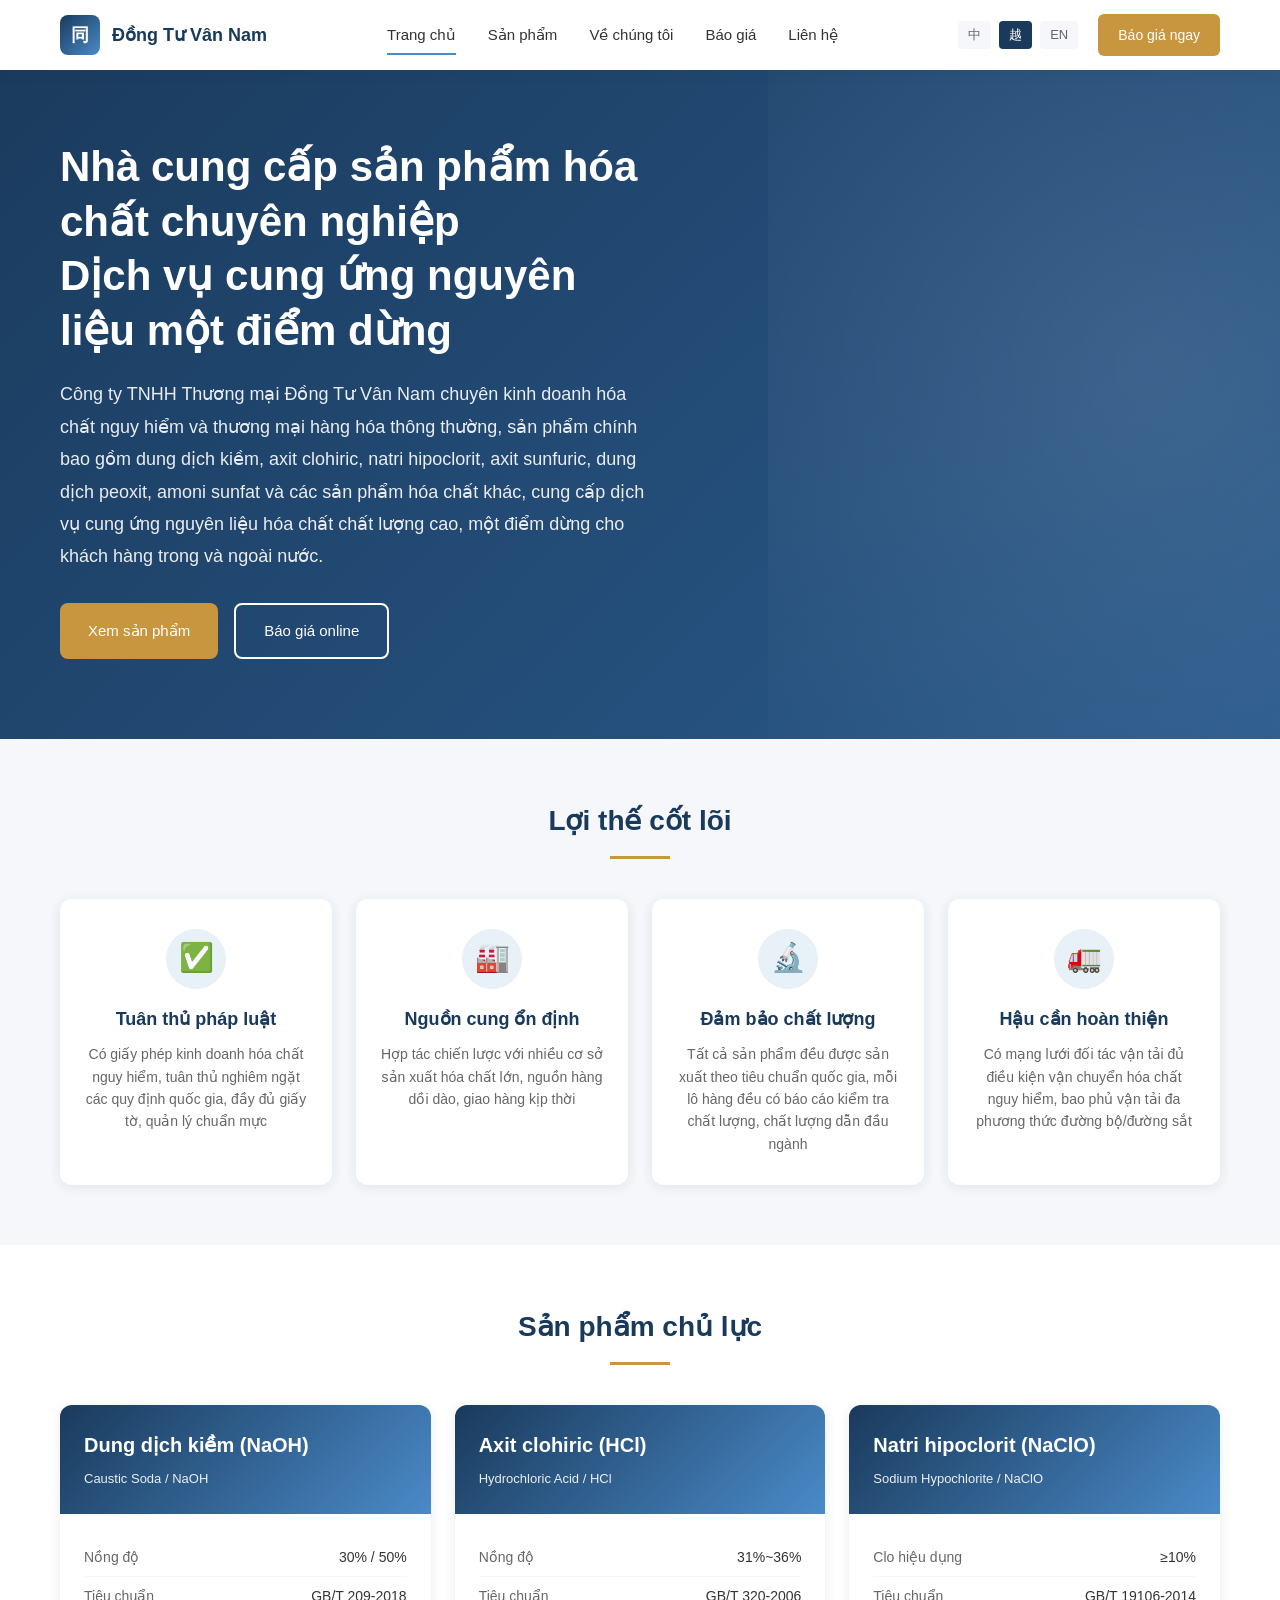
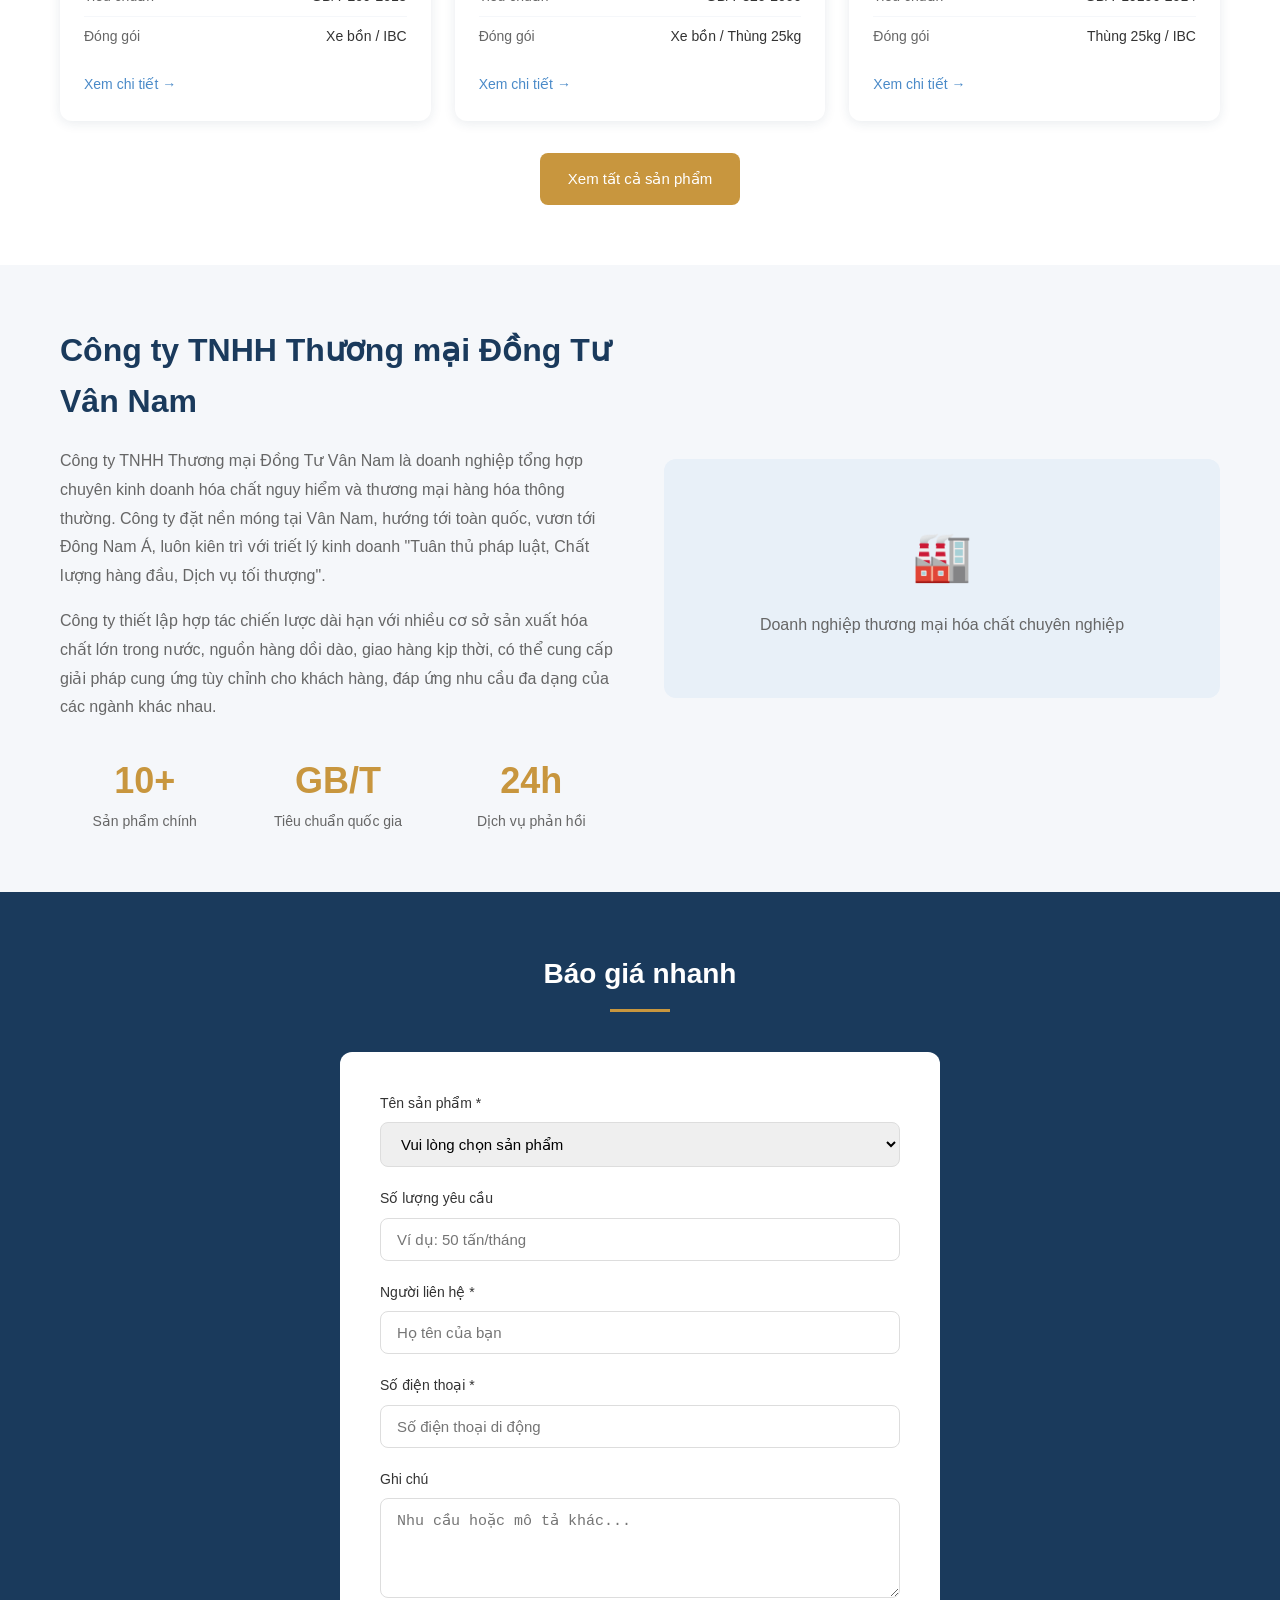
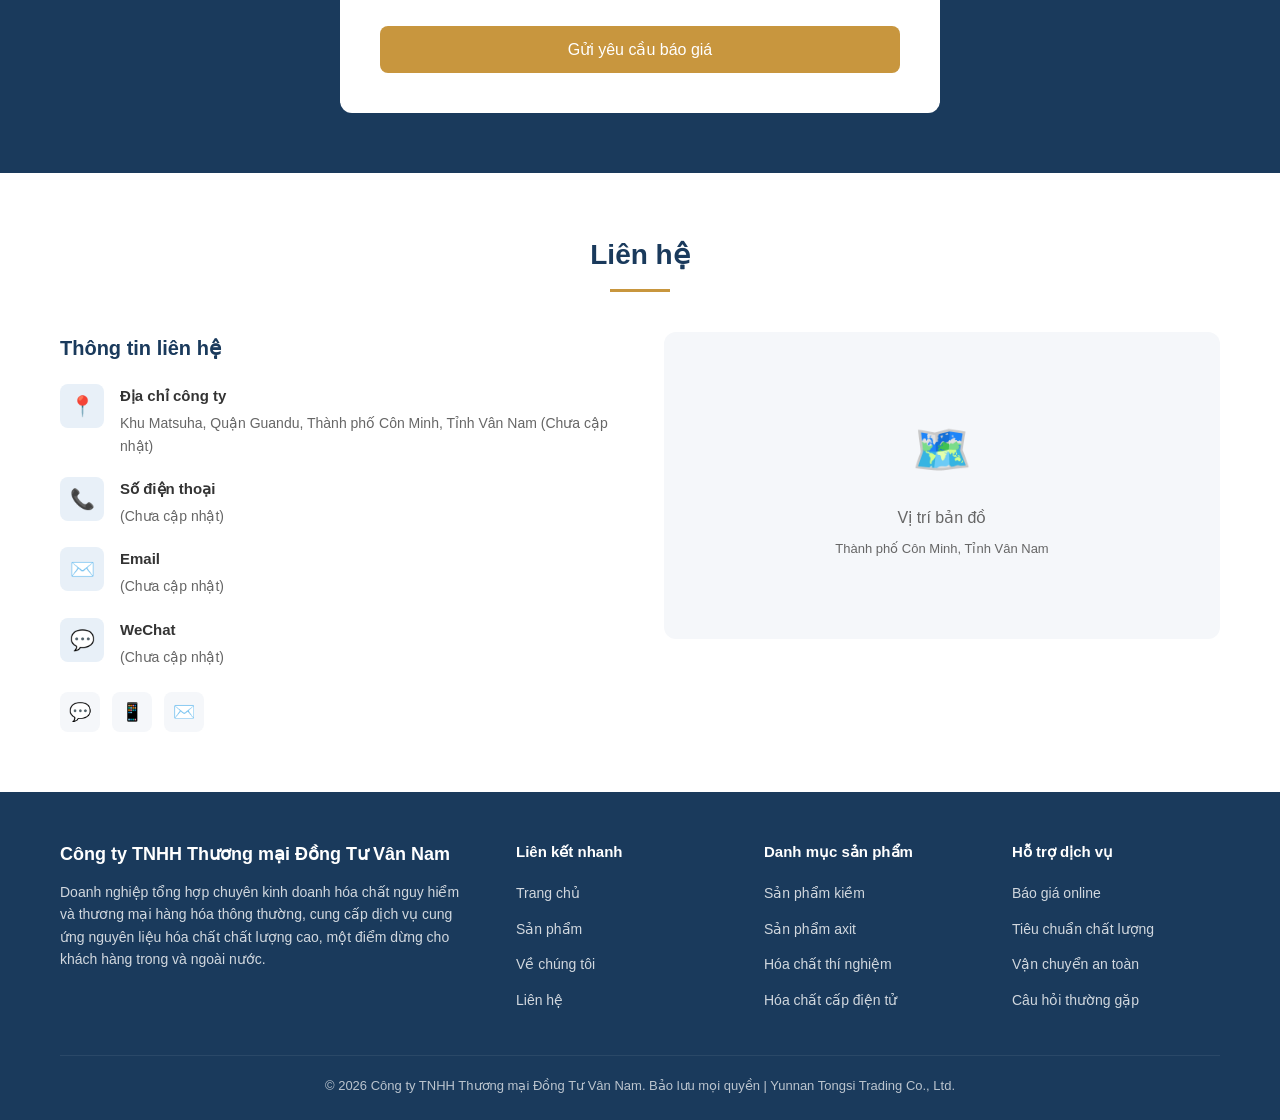
==== vi/index.html @ c4456dc4 "云南同思商贸网站 v1.0" ====
<!DOCTYPE html>
<html lang="vi">
<head>
  <meta charset="UTF-8">
  <meta name="viewport" content="width=device-width, initial-scale=1.0">
  <meta name="description" content="Công ty TNHH Thương mại Đồng Tư Vân Nam - Nhà cung cấp sản phẩm hóa chất chuyên nghiệp, dung dịch kiềm, axit clohiric, natri hipoclorit, axit sunfuric, dung dịch peoxit, amoni sunfat">
  <meta name="keywords" content="dung dịch kiềm, axit clohiric, natri hipoclorit, axit sunfuric, dung dịch peoxit, amoni sunfat, sản phẩm hóa chất, Vân Nam, hóa chất nguy hiểm">
  <title>Công ty TNHH Thương mại Đồng Tư Vân Nam - Nhà cung cấp sản phẩm hóa chất</title>
  <link rel="stylesheet" href="../css/style.css">
</head>
<body>

<!-- Thanh điều hướng -->
<nav class="navbar">
  <div class="container">
    <a href="index.html" class="logo">
      <div class="logo-icon">同</div>
      <span class="logo-text">Đồng Tư Vân Nam</span>
    </a>
    <div class="nav-menu">
      <a href="index.html" class="active">Trang chủ</a>
      <a href="products.html">Sản phẩm</a>
      <a href="about.html">Về chúng tôi</a>
      <a href="inquiry.html">Báo giá</a>
      <a href="contact.html">Liên hệ</a>
    </div>
    <div class="nav-right">
      <div class="lang-switch">
        <a href="../zh/index.html">中</a>
        <a href="../vi/index.html" class="active">越</a>
        <a href="../en/index.html">EN</a>
      </div>
      <a href="inquiry.html" class="nav-cta">Báo giá ngay</a>
    </div>
    <div class="mobile-menu-btn" onclick="toggleMenu()">
      <span></span>
      <span></span>
      <span></span>
    </div>
  </div>
</nav>

<!-- Hero -->
<section class="hero">
  <div class="container">
    <div class="hero-content">
      <h1>Nhà cung cấp sản phẩm hóa chất chuyên nghiệp<br>Dịch vụ cung ứng nguyên liệu một điểm dừng</h1>
      <p>Công ty TNHH Thương mại Đồng Tư Vân Nam chuyên kinh doanh hóa chất nguy hiểm và thương mại hàng hóa thông thường, sản phẩm chính bao gồm dung dịch kiềm, axit clohiric, natri hipoclorit, axit sunfuric, dung dịch peoxit, amoni sunfat và các sản phẩm hóa chất khác, cung cấp dịch vụ cung ứng nguyên liệu hóa chất chất lượng cao, một điểm dừng cho khách hàng trong và ngoài nước.</p>
      <div class="hero-btns">
        <a href="products.html" class="btn btn-primary">Xem sản phẩm</a>
        <a href="inquiry.html" class="btn btn-outline">Báo giá online</a>
      </div>
    </div>
  </div>
</section>

<!-- Lợi thế cốt lõi -->
<section class="advantages section">
  <div class="container">
    <h2 class="section-title">Lợi thế cốt lõi</h2>
    <div class="adv-grid">
      <div class="adv-card">
        <div class="adv-icon">✅</div>
        <h3>Tuân thủ pháp luật</h3>
        <p>Có giấy phép kinh doanh hóa chất nguy hiểm, tuân thủ nghiêm ngặt các quy định quốc gia, đầy đủ giấy tờ, quản lý chuẩn mực</p>
      </div>
      <div class="adv-card">
        <div class="adv-icon">🏭</div>
        <h3>Nguồn cung ổn định</h3>
        <p>Hợp tác chiến lược với nhiều cơ sở sản xuất hóa chất lớn, nguồn hàng dồi dào, giao hàng kịp thời</p>
      </div>
      <div class="adv-card">
        <div class="adv-icon">🔬</div>
        <h3>Đảm bảo chất lượng</h3>
        <p>Tất cả sản phẩm đều được sản xuất theo tiêu chuẩn quốc gia, mỗi lô hàng đều có báo cáo kiểm tra chất lượng, chất lượng dẫn đầu ngành</p>
      </div>
      <div class="adv-card">
        <div class="adv-icon">🚛</div>
        <h3>Hậu cần hoàn thiện</h3>
        <p>Có mạng lưới đối tác vận tải đủ điều kiện vận chuyển hóa chất nguy hiểm, bao phủ vận tải đa phương thức đường bộ/đường sắt</p>
      </div>
    </div>
  </div>
</section>

<!-- Sản phẩm chủ lực -->
<section class="products section">
  <div class="container">
    <h2 class="section-title">Sản phẩm chủ lực</h2>
    <div class="product-grid">
      <!-- Dung dịch kiềm -->
      <div class="product-card">
        <div class="product-header">
          <h3>Dung dịch kiềm (NaOH)</h3>
          <p>Caustic Soda / NaOH</p>
        </div>
        <div class="product-body">
          <ul class="product-specs">
            <li><span class="label">Nồng độ</span><span class="value">30% / 50%</span></li>
            <li><span class="label">Tiêu chuẩn</span><span class="value">GB/T 209-2018</span></li>
            <li><span class="label">Đóng gói</span><span class="value">Xe bồn / IBC</span></li>
          </ul>
          <a href="products.html#lye" class="product-link">Xem chi tiết →</a>
        </div>
      </div>
      <!-- Axit clohiric -->
      <div class="product-card">
        <div class="product-header">
          <h3>Axit clohiric (HCl)</h3>
          <p>Hydrochloric Acid / HCl</p>
        </div>
        <div class="product-body">
          <ul class="product-specs">
            <li><span class="label">Nồng độ</span><span class="value">31%~36%</span></li>
            <li><span class="label">Tiêu chuẩn</span><span class="value">GB/T 320-2006</span></li>
            <li><span class="label">Đóng gói</span><span class="value">Xe bồn / Thùng 25kg</span></li>
          </ul>
          <a href="products.html#acid" class="product-link">Xem chi tiết →</a>
        </div>
      </div>
      <!-- Natri hipoclorit -->
      <div class="product-card">
        <div class="product-header">
          <h3>Natri hipoclorit (NaClO)</h3>
          <p>Sodium Hypochlorite / NaClO</p>
        </div>
        <div class="product-body">
          <ul class="product-specs">
            <li><span class="label">Clo hiệu dụng</span><span class="value">≥10%</span></li>
            <li><span class="label">Tiêu chuẩn</span><span class="value">GB/T 19106-2014</span></li>
            <li><span class="label">Đóng gói</span><span class="value">Thùng 25kg / IBC</span></li>
          </ul>
          <a href="products.html#hypochlorite" class="product-link">Xem chi tiết →</a>
        </div>
      </div>
    </div>
    <div style="text-align:center; margin-top:32px;">
      <a href="products.html" class="btn btn-primary">Xem tất cả sản phẩm</a>
    </div>
  </div>
</section>

<!-- Về chúng tôi -->
<section class="about section">
  <div class="container">
    <div class="about-content">
      <div class="about-text">
        <h2>Công ty TNHH Thương mại Đồng Tư Vân Nam</h2>
        <p>Công ty TNHH Thương mại Đồng Tư Vân Nam là doanh nghiệp tổng hợp chuyên kinh doanh hóa chất nguy hiểm và thương mại hàng hóa thông thường. Công ty đặt nền móng tại Vân Nam, hướng tới toàn quốc, vươn tới Đông Nam Á, luôn kiên trì với triết lý kinh doanh "Tuân thủ pháp luật, Chất lượng hàng đầu, Dịch vụ tối thượng".</p>
        <p>Công ty thiết lập hợp tác chiến lược dài hạn với nhiều cơ sở sản xuất hóa chất lớn trong nước, nguồn hàng dồi dào, giao hàng kịp thời, có thể cung cấp giải pháp cung ứng tùy chỉnh cho khách hàng, đáp ứng nhu cầu đa dạng của các ngành khác nhau.</p>
        <div class="about-stats">
          <div class="stat-item">
            <div class="stat-num">10+</div>
            <div class="stat-label">Sản phẩm chính</div>
          </div>
          <div class="stat-item">
            <div class="stat-num">GB/T</div>
            <div class="stat-label">Tiêu chuẩn quốc gia</div>
          </div>
          <div class="stat-item">
            <div class="stat-num">24h</div>
            <div class="stat-label">Dịch vụ phản hồi</div>
          </div>
        </div>
      </div>
      <div class="about-image">
        <!-- Placeholder: có thể đặt ảnh công ty hoặc giấy chứng nhận -->
        <div style="background:var(--bg-blue); border-radius:12px; padding:60px; text-align:center; color:var(--text-mid);">
          <div style="font-size:48px; margin-bottom:16px;">🏭</div>
          <p>Doanh nghiệp thương mại hóa chất chuyên nghiệp</p>
        </div>
      </div>
    </div>
  </div>
</section>

<!-- Báo giá nhanh -->
<section class="inquiry section">
  <div class="container">
    <h2 class="section-title">Báo giá nhanh</h2>
    <form class="inquiry-form" action="https://formspree.io/f/YOUR_FORM_ID" method="POST">
      <div class="form-group">
        <label>Tên sản phẩm *</label>
        <select name="product" required>
          <option value="">Vui lòng chọn sản phẩm</option>
          <option value="Dung dịch kiềm 30%">Dung dịch kiềm 30%</option>
          <option value="Dung dịch kiềm 50%">Dung dịch kiềm 50%</option>
          <option value="Dung dịch kiềm cấp thực phẩm">Dung dịch kiềm cấp thực phẩm</option>
          <option value="Axit clohiric">Axit clohiric</option>
          <option value="Axit sunfuric">Axit sunfuric</option>
          <option value="Natri hipoclorit">Natri hipoclorit</option>
          <option value="Dung dịch peoxit">Dung dịch peoxit</option>
          <option value="Amoni sunfat">Amoni sunfat</option>
          <option value="Hóa chất thí nghiệm">Hóa chất thí nghiệm</option>
          <option value="Hóa chất cấp điện tử">Hóa chất cấp điện tử</option>
          <option value="Khác">Khác</option>
        </select>
      </div>
      <div class="form-group">
        <label>Số lượng yêu cầu</label>
        <input type="text" name="quantity" placeholder="Ví dụ: 50 tấn/tháng">
      </div>
      <div class="form-group">
        <label>Người liên hệ *</label>
        <input type="text" name="name" required placeholder="Họ tên của bạn">
      </div>
      <div class="form-group">
        <label>Số điện thoại *</label>
        <input type="tel" name="phone" required placeholder="Số điện thoại di động">
      </div>
      <div class="form-group">
        <label>Ghi chú</label>
        <textarea name="message" placeholder="Nhu cầu hoặc mô tả khác..."></textarea>
      </div>
      <button type="submit" class="form-submit">Gửi yêu cầu báo giá</button>
    </form>
  </div>
</section>

<!-- Liên hệ -->
<section class="contact section">
  <div class="container">
    <h2 class="section-title">Liên hệ</h2>
    <div class="contact-grid">
      <div class="contact-info">
        <h3>Thông tin liên hệ</h3>
        <div class="contact-item">
          <div class="contact-icon">📍</div>
          <div class="contact-text">
            <h4>Địa chỉ công ty</h4>
            <p>Khu Matsuha, Quận Guandu, Thành phố Côn Minh, Tỉnh Vân Nam (Chưa cập nhật)</p>
          </div>
        </div>
        <div class="contact-item">
          <div class="contact-icon">📞</div>
          <div class="contact-text">
            <h4>Số điện thoại</h4>
            <p>(Chưa cập nhật)</p>
          </div>
        </div>
        <div class="contact-item">
          <div class="contact-icon">✉️</div>
          <div class="contact-text">
            <h4>Email</h4>
            <p>(Chưa cập nhật)</p>
          </div>
        </div>
        <div class="contact-item">
          <div class="contact-icon">💬</div>
          <div class="contact-text">
            <h4>WeChat</h4>
            <p>(Chưa cập nhật)</p>
          </div>
        </div>
        <div class="social-links">
          <a href="#" title="WeChat">💬</a>
          <a href="#" title="WhatsApp">📱</a>
          <a href="#" title="Email">✉️</a>
        </div>
      </div>
      <div class="contact-map">
        <!-- Placeholder bản đồ -->
        <div style="background:var(--bg-light); border-radius:12px; padding:80px 40px; text-align:center; color:var(--text-mid);">
          <div style="font-size:48px; margin-bottom:16px;">🗺️</div>
          <p>Vị trí bản đồ</p>
          <p style="font-size:13px; margin-top:8px;">Thành phố Côn Minh, Tỉnh Vân Nam</p>
        </div>
      </div>
    </div>
  </div>
</section>

<!-- Footer -->
<footer class="footer">
  <div class="container">
    <div class="footer-grid">
      <div class="footer-brand">
        <h3>Công ty TNHH Thương mại Đồng Tư Vân Nam</h3>
        <p>Doanh nghiệp tổng hợp chuyên kinh doanh hóa chất nguy hiểm và thương mại hàng hóa thông thường, cung cấp dịch vụ cung ứng nguyên liệu hóa chất chất lượng cao, một điểm dừng cho khách hàng trong và ngoài nước.</p>
      </div>
      <div class="footer-links">
        <h4>Liên kết nhanh</h4>
        <ul>
          <li><a href="index.html">Trang chủ</a></li>
          <li><a href="products.html">Sản phẩm</a></li>
          <li><a href="about.html">Về chúng tôi</a></li>
          <li><a href="contact.html">Liên hệ</a></li>
        </ul>
      </div>
      <div class="footer-links">
        <h4>Danh mục sản phẩm</h4>
        <ul>
          <li><a href="products.html#lye">Sản phẩm kiềm</a></li>
          <li><a href="products.html#acid">Sản phẩm axit</a></li>
          <li><a href="products.html#reagent">Hóa chất thí nghiệm</a></li>
          <li><a href="products.html#electronic">Hóa chất cấp điện tử</a></li>
        </ul>
      </div>
      <div class="footer-links">
        <h4>Hỗ trợ dịch vụ</h4>
        <ul>
          <li><a href="inquiry.html">Báo giá online</a></li>
          <li><a href="#">Tiêu chuẩn chất lượng</a></li>
          <li><a href="#">Vận chuyển an toàn</a></li>
          <li><a href="#">Câu hỏi thường gặp</a></li>
        </ul>
      </div>
    </div>
    <div class="footer-bottom">
      <p>© 2026 Công ty TNHH Thương mại Đồng Tư Vân Nam. Bảo lưu mọi quyền | Yunnan Tongsi Trading Co., Ltd.</p>
    </div>
  </div>
</footer>

<script src="../js/main.js"></script>
</body>
</html>
---- css/style.css ----
/* 云南同思商贸有限公司 - 化工产品网站样式 */
/* 配色：深蓝 #1a3a5c | 中蓝 #2a5a8c | 浅蓝 #4a8ac8 | 金色 #c8963e */

/* ========== 基础重置 ========== */
*, *::before, *::after {
  box-sizing: border-box;
  margin: 0;
  padding: 0;
}

:root {
  --primary: #1a3a5c;
  --primary-light: #2a5a8c;
  --accent: #4a8ac8;
  --gold: #c8963e;
  --text-dark: #333;
  --text-mid: #666;
  --text-light: #999;
  --bg-light: #f5f7fa;
  --bg-blue: #e8f0f8;
  --white: #fff;
  --shadow: 0 2px 12px rgba(26,58,92,0.1);
  --shadow-hover: 0 4px 20px rgba(26,58,92,0.15);
}

html {
  scroll-behavior: smooth;
}

body {
  font-family: -apple-system, BlinkMacSystemFont, "Segoe UI", Roboto, "PingFang SC", "Microsoft YaHei", sans-serif;
  font-size: 16px;
  line-height: 1.6;
  color: var(--text-dark);
  background: var(--white);
}

a {
  color: inherit;
  text-decoration: none;
  transition: color 0.3s;
}

a:hover {
  color: var(--accent);
}

img {
  max-width: 100%;
  height: auto;
  display: block;
}

ul, ol {
  list-style: none;
}

/* ========== 布局容器 ========== */
.container {
  max-width: 1200px;
  margin: 0 auto;
  padding: 0 20px;
}

.section {
  padding: 60px 0;
}

.section-title {
  font-size: 28px;
  font-weight: 600;
  color: var(--primary);
  text-align: center;
  margin-bottom: 40px;
  position: relative;
}

.section-title::after {
  content: '';
  display: block;
  width: 60px;
  height: 3px;
  background: var(--gold);
  margin: 12px auto 0;
}

/* ========== 导航栏 ========== */
.navbar {
  background: var(--white);
  box-shadow: var(--shadow);
  position: fixed;
  top: 0;
  left: 0;
  right: 0;
  z-index: 1000;
}

.navbar .container {
  display: flex;
  justify-content: space-between;
  align-items: center;
  height: 70px;
}

.logo {
  display: flex;
  align-items: center;
  gap: 12px;
}

.logo-icon {
  width: 40px;
  height: 40px;
  background: linear-gradient(135deg, var(--primary), var(--accent));
  border-radius: 8px;
  display: flex;
  align-items: center;
  justify-content: center;
  color: var(--white);
  font-weight: bold;
  font-size: 18px;
}

.logo-text {
  font-size: 18px;
  font-weight: 600;
  color: var(--primary);
}

.nav-menu {
  display: flex;
  gap: 32px;
}

.nav-menu a {
  font-size: 15px;
  font-weight: 500;
  color: var(--text-dark);
  padding: 8px 0;
  position: relative;
}

.nav-menu a::after {
  content: '';
  position: absolute;
  bottom: 0;
  left: 0;
  width: 0;
  height: 2px;
  background: var(--accent);
  transition: width 0.3s;
}

.nav-menu a:hover::after,
.nav-menu a.active::after {
  width: 100%;
}

.nav-right {
  display: flex;
  align-items: center;
  gap: 20px;
}

.lang-switch {
  display: flex;
  gap: 8px;
}

.lang-switch a {
  padding: 4px 10px;
  font-size: 13px;
  border-radius: 4px;
  background: var(--bg-light);
  color: var(--text-mid);
  transition: all 0.3s;
}

.lang-switch a:hover,
.lang-switch a.active {
  background: var(--primary);
  color: var(--white);
}

.nav-cta {
  padding: 10px 20px;
  background: var(--gold);
  color: var(--white);
  border-radius: 6px;
  font-weight: 500;
  font-size: 14px;
  transition: background 0.3s;
}

.nav-cta:hover {
  background: #b8862e;
  color: var(--white);
}

/* 移动端菜单按钮 */
.mobile-menu-btn {
  display: none;
  width: 32px;
  height: 32px;
  flex-direction: column;
  justify-content: center;
  gap: 6px;
  cursor: pointer;
}

.mobile-menu-btn span {
  display: block;
  width: 24px;
  height: 2px;
  background: var(--primary);
  transition: all 0.3s;
}

/* ========== Hero 区域 ========== */
.hero {
  background: linear-gradient(135deg, var(--primary) 0%, var(--primary-light) 100%);
  color: var(--white);
  padding: 140px 0 80px;
  position: relative;
  overflow: hidden;
}

.hero::before {
  content: '';
  position: absolute;
  top: -50%;
  right: -20%;
  width: 60%;
  height: 200%;
  background: radial-gradient(circle, rgba(255,255,255,0.1) 0%, transparent 70%);
}

.hero .container {
  position: relative;
  z-index: 1;
}

.hero-content {
  max-width: 600px;
}

.hero h1 {
  font-size: 42px;
  font-weight: 700;
  line-height: 1.3;
  margin-bottom: 20px;
}

.hero p {
  font-size: 18px;
  opacity: 0.9;
  margin-bottom: 30px;
  line-height: 1.8;
}

.hero-btns {
  display: flex;
  gap: 16px;
  flex-wrap: wrap;
}

.btn {
  display: inline-flex;
  align-items: center;
  gap: 8px;
  padding: 14px 28px;
  border-radius: 8px;
  font-weight: 500;
  font-size: 15px;
  transition: all 0.3s;
  cursor: pointer;
  border: none;
}

.btn-primary {
  background: var(--gold);
  color: var(--white);
}

.btn-primary:hover {
  background: #b8862e;
  color: var(--white);
  transform: translateY(-2px);
}

.btn-outline {
  background: transparent;
  color: var(--white);
  border: 2px solid var(--white);
}

.btn-outline:hover {
  background: var(--white);
  color: var(--primary);
}

/* ========== 核心优势 ========== */
.advantages {
  background: var(--bg-light);
}

.adv-grid {
  display: grid;
  grid-template-columns: repeat(4, 1fr);
  gap: 24px;
}

.adv-card {
  background: var(--white);
  padding: 30px 24px;
  border-radius: 12px;
  text-align: center;
  box-shadow: var(--shadow);
  transition: all 0.3s;
}

.adv-card:hover {
  transform: translateY(-4px);
  box-shadow: var(--shadow-hover);
}

.adv-icon {
  width: 60px;
  height: 60px;
  margin: 0 auto 16px;
  background: var(--bg-blue);
  border-radius: 50%;
  display: flex;
  align-items: center;
  justify-content: center;
  font-size: 28px;
}

.adv-card h3 {
  font-size: 18px;
  color: var(--primary);
  margin-bottom: 10px;
}

.adv-card p {
  font-size: 14px;
  color: var(--text-mid);
  line-height: 1.6;
}

/* ========== 产品展示 ========== */
.products {
  background: var(--white);
}

.product-grid {
  display: grid;
  grid-template-columns: repeat(3, 1fr);
  gap: 24px;
}

.product-card {
  background: var(--white);
  border-radius: 12px;
  overflow: hidden;
  box-shadow: var(--shadow);
  transition: all 0.3s;
}

.product-card:hover {
  transform: translateY(-4px);
  box-shadow: var(--shadow-hover);
}

.product-header {
  background: linear-gradient(135deg, var(--primary), var(--accent));
  color: var(--white);
  padding: 24px;
}

.product-header h3 {
  font-size: 20px;
  margin-bottom: 8px;
}

.product-header p {
  font-size: 13px;
  opacity: 0.9;
}

.product-body {
  padding: 24px;
}

.product-specs {
  margin-bottom: 16px;
}

.product-specs li {
  display: flex;
  justify-content: space-between;
  padding: 8px 0;
  border-bottom: 1px solid var(--bg-light);
  font-size: 14px;
}

.product-specs li:last-child {
  border-bottom: none;
}

.product-specs .label {
  color: var(--text-mid);
}

.product-specs .value {
  color: var(--text-dark);
  font-weight: 500;
}

.product-link {
  display: inline-flex;
  align-items: center;
  gap: 6px;
  color: var(--accent);
  font-size: 14px;
  font-weight: 500;
}

.product-link:hover {
  color: var(--primary);
}

/* ========== 关于我们 ========== */
.about {
  background: var(--bg-light);
}

.about-content {
  display: grid;
  grid-template-columns: 1fr 1fr;
  gap: 48px;
  align-items: center;
}

.about-text h2 {
  font-size: 32px;
  color: var(--primary);
  margin-bottom: 20px;
}

.about-text p {
  font-size: 16px;
  color: var(--text-mid);
  line-height: 1.8;
  margin-bottom: 16px;
}

.about-stats {
  display: grid;
  grid-template-columns: repeat(3, 1fr);
  gap: 24px;
  margin-top: 30px;
}

.stat-item {
  text-align: center;
}

.stat-num {
  font-size: 36px;
  font-weight: 700;
  color: var(--gold);
}

.stat-label {
  font-size: 14px;
  color: var(--text-mid);
}

/* ========== 询价表单 ========== */
.inquiry {
  background: var(--primary);
  color: var(--white);
}

.inquiry .section-title {
  color: var(--white);
}

.inquiry-form {
  max-width: 600px;
  margin: 0 auto;
  background: var(--white);
  padding: 40px;
  border-radius: 12px;
}

.form-group {
  margin-bottom: 20px;
}

.form-group label {
  display: block;
  font-size: 14px;
  font-weight: 500;
  color: var(--text-dark);
  margin-bottom: 8px;
}

.form-group input,
.form-group select,
.form-group textarea {
  width: 100%;
  padding: 12px 16px;
  border: 1px solid #ddd;
  border-radius: 8px;
  font-size: 15px;
  transition: border-color 0.3s;
}

.form-group input:focus,
.form-group select:focus,
.form-group textarea:focus {
  outline: none;
  border-color: var(--accent);
}

.form-group textarea {
  resize: vertical;
  min-height: 100px;
}

.form-submit {
  width: 100%;
  padding: 14px;
  background: var(--gold);
  color: var(--white);
  border: none;
  border-radius: 8px;
  font-size: 16px;
  font-weight: 500;
  cursor: pointer;
  transition: background 0.3s;
}

.form-submit:hover {
  background: #b8862e;
}

/* ========== 联系方式 ========== */
.contact {
  background: var(--white);
}

.contact-grid {
  display: grid;
  grid-template-columns: 1fr 1fr;
  gap: 48px;
}

.contact-info h3 {
  font-size: 20px;
  color: var(--primary);
  margin-bottom: 20px;
}

.contact-item {
  display: flex;
  gap: 16px;
  margin-bottom: 20px;
}

.contact-icon {
  width: 44px;
  height: 44px;
  background: var(--bg-blue);
  border-radius: 8px;
  display: flex;
  align-items: center;
  justify-content: center;
  font-size: 20px;
  flex-shrink: 0;
}

.contact-text h4 {
  font-size: 15px;
  color: var(--text-dark);
  margin-bottom: 4px;
}

.contact-text p {
  font-size: 14px;
  color: var(--text-mid);
}

.social-links {
  display: flex;
  gap: 12px;
  margin-top: 24px;
}

.social-links a {
  width: 40px;
  height: 40px;
  background: var(--bg-light);
  border-radius: 8px;
  display: flex;
  align-items: center;
  justify-content: center;
  font-size: 18px;
  transition: all 0.3s;
}

.social-links a:hover {
  background: var(--accent);
  color: var(--white);
}

/* ========== Footer ========== */
.footer {
  background: var(--primary);
  color: var(--white);
  padding: 48px 0 24px;
}

.footer-grid {
  display: grid;
  grid-template-columns: 2fr 1fr 1fr 1fr;
  gap: 40px;
  margin-bottom: 32px;
}

.footer-brand h3 {
  font-size: 18px;
  margin-bottom: 12px;
}

.footer-brand p {
  font-size: 14px;
  opacity: 0.8;
  line-height: 1.6;
}

.footer-links h4 {
  font-size: 15px;
  margin-bottom: 16px;
}

.footer-links ul li {
  margin-bottom: 10px;
}

.footer-links a {
  font-size: 14px;
  opacity: 0.8;
  transition: opacity 0.3s;
}

.footer-links a:hover {
  opacity: 1;
}

.footer-bottom {
  border-top: 1px solid rgba(255,255,255,0.1);
  padding-top: 20px;
  text-align: center;
  font-size: 13px;
  opacity: 0.7;
}

/* ========== 响应式设计 ========== */
@media (max-width: 1024px) {
  .adv-grid {
    grid-template-columns: repeat(2, 1fr);
  }

  .product-grid {
    grid-template-columns: repeat(2, 1fr);
  }

  .footer-grid {
    grid-template-columns: repeat(2, 1fr);
  }
}

@media (max-width: 768px) {
  .mobile-menu-btn {
    display: flex;
  }

  .nav-menu {
    display: none;
    position: absolute;
    top: 70px;
    left: 0;
    right: 0;
    background: var(--white);
    flex-direction: column;
    padding: 20px;
    gap: 16px;
    box-shadow: var(--shadow);
  }

  .nav-menu.active {
    display: flex;
  }

  .nav-right {
    gap: 12px;
  }

  .lang-switch {
    display: none;
  }

  .hero {
    padding: 120px 0 60px;
  }

  .hero h1 {
    font-size: 32px;
  }

  .hero p {
    font-size: 16px;
  }

  .adv-grid {
    grid-template-columns: 1fr;
  }

  .product-grid {
    grid-template-columns: 1fr;
  }

  .about-content {
    grid-template-columns: 1fr;
  }

  .about-stats {
    grid-template-columns: repeat(3, 1fr);
  }

  .contact-grid {
    grid-template-columns: 1fr;
  }

  .footer-grid {
    grid-template-columns: 1fr;
    gap: 24px;
  }
}

@media (max-width: 480px) {
  .hero h1 {
    font-size: 28px;
  }

  .hero-btns {
    flex-direction: column;
  }

  .btn {
    width: 100%;
    justify-content: center;
  }

  .about-stats {
    grid-template-columns: 1fr;
  }

  .inquiry-form {
    padding: 24px;
  }
}
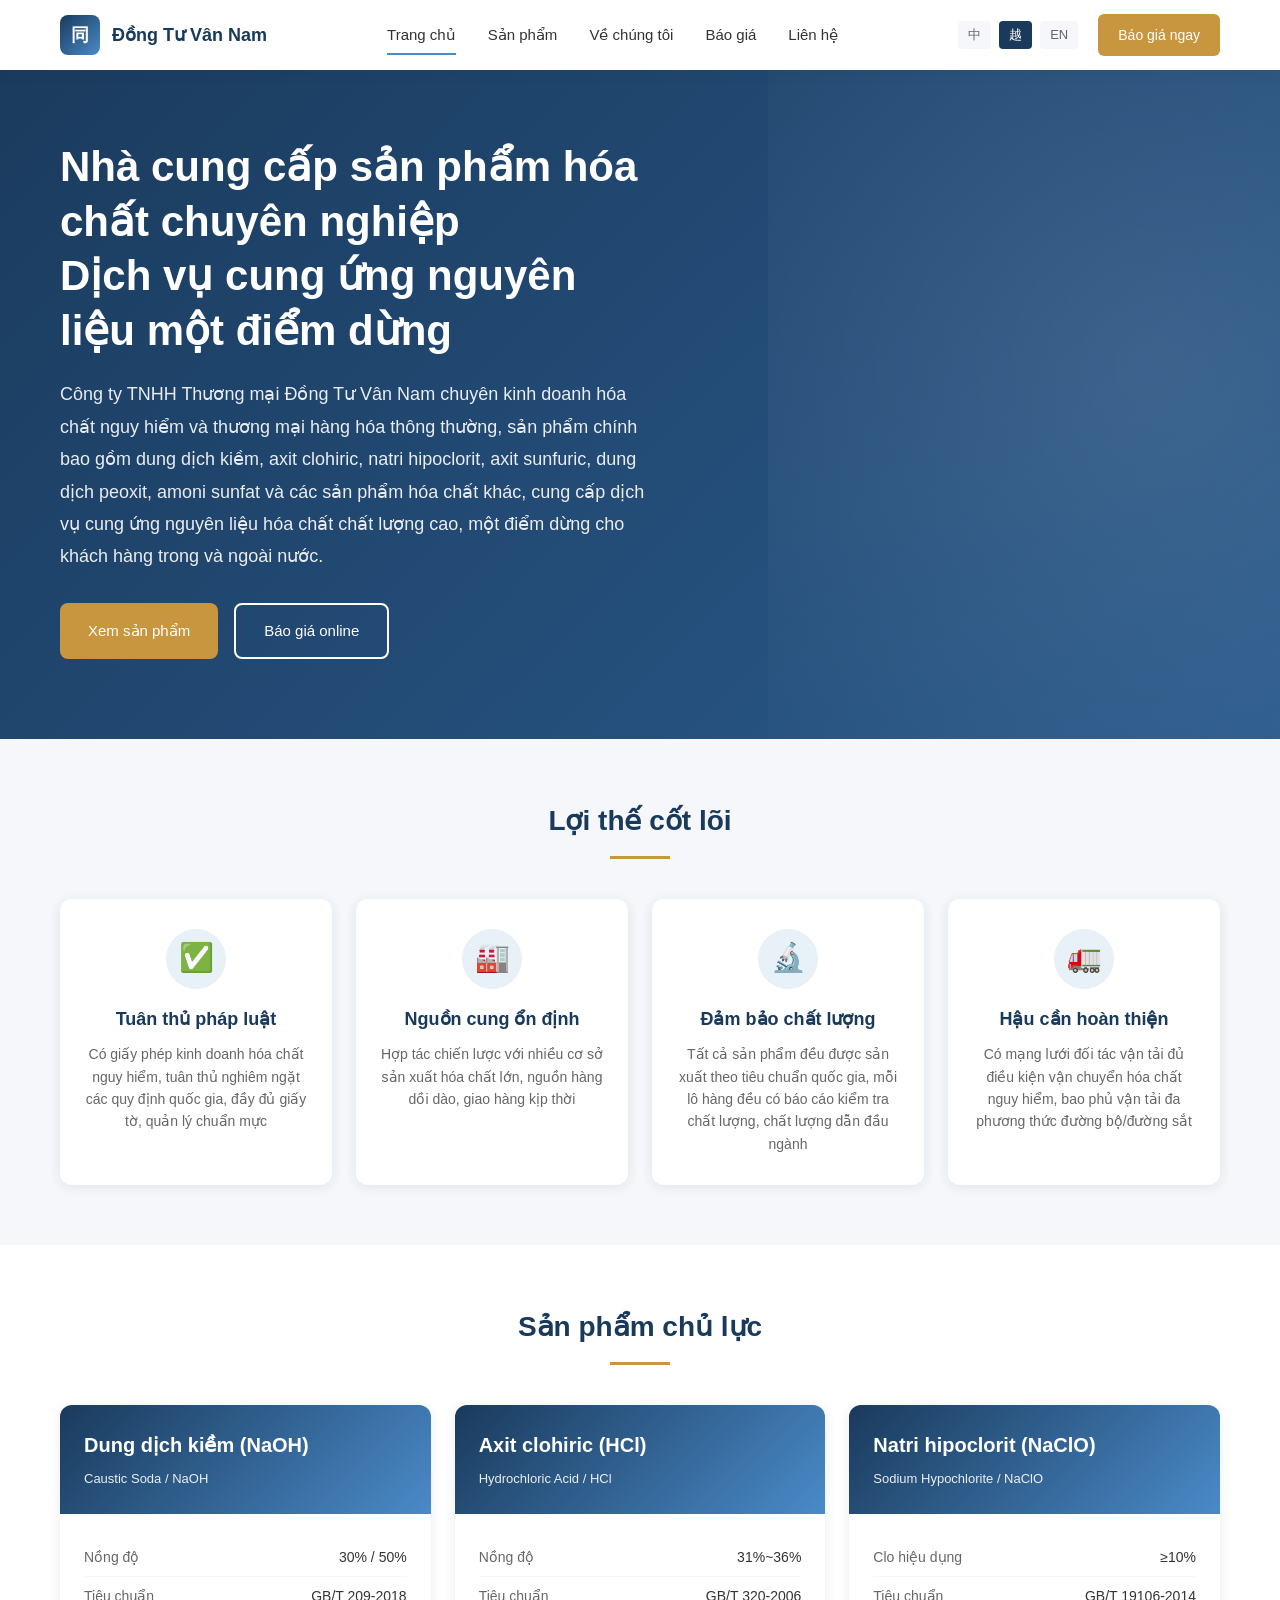
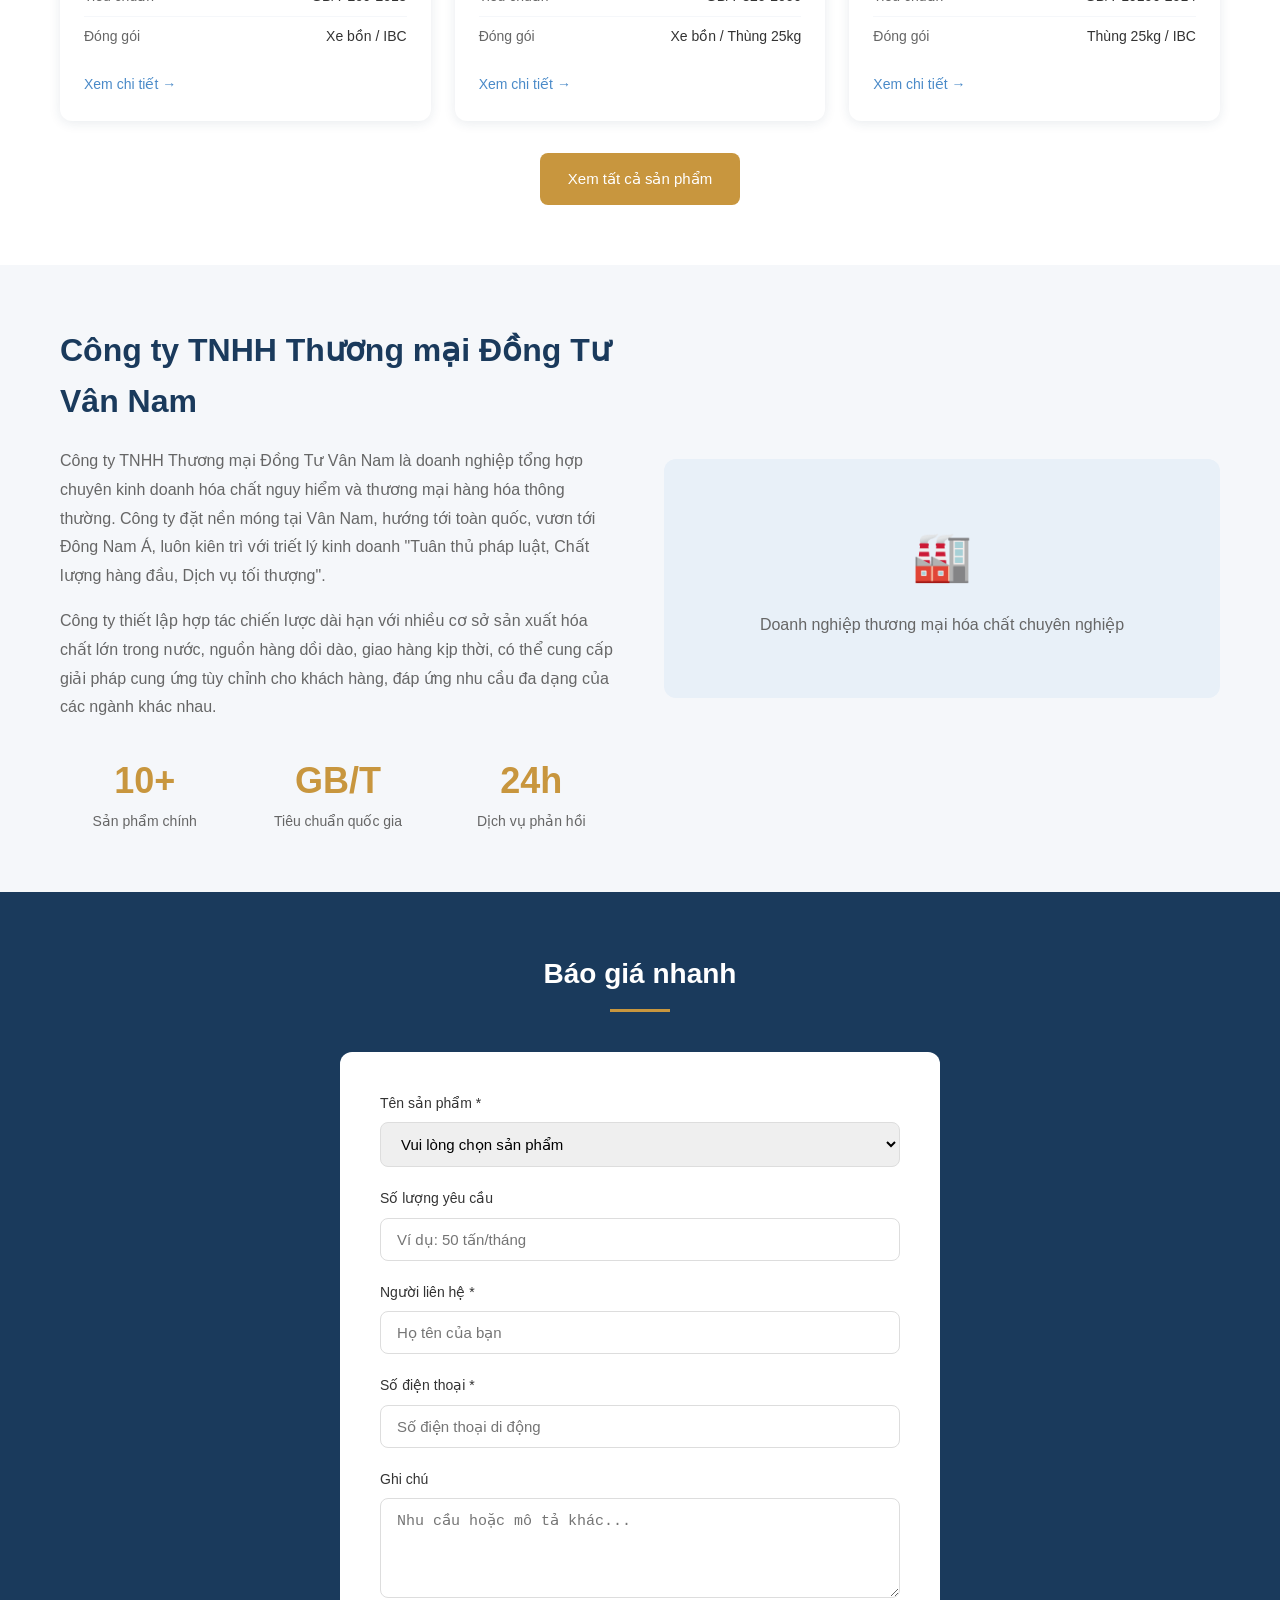
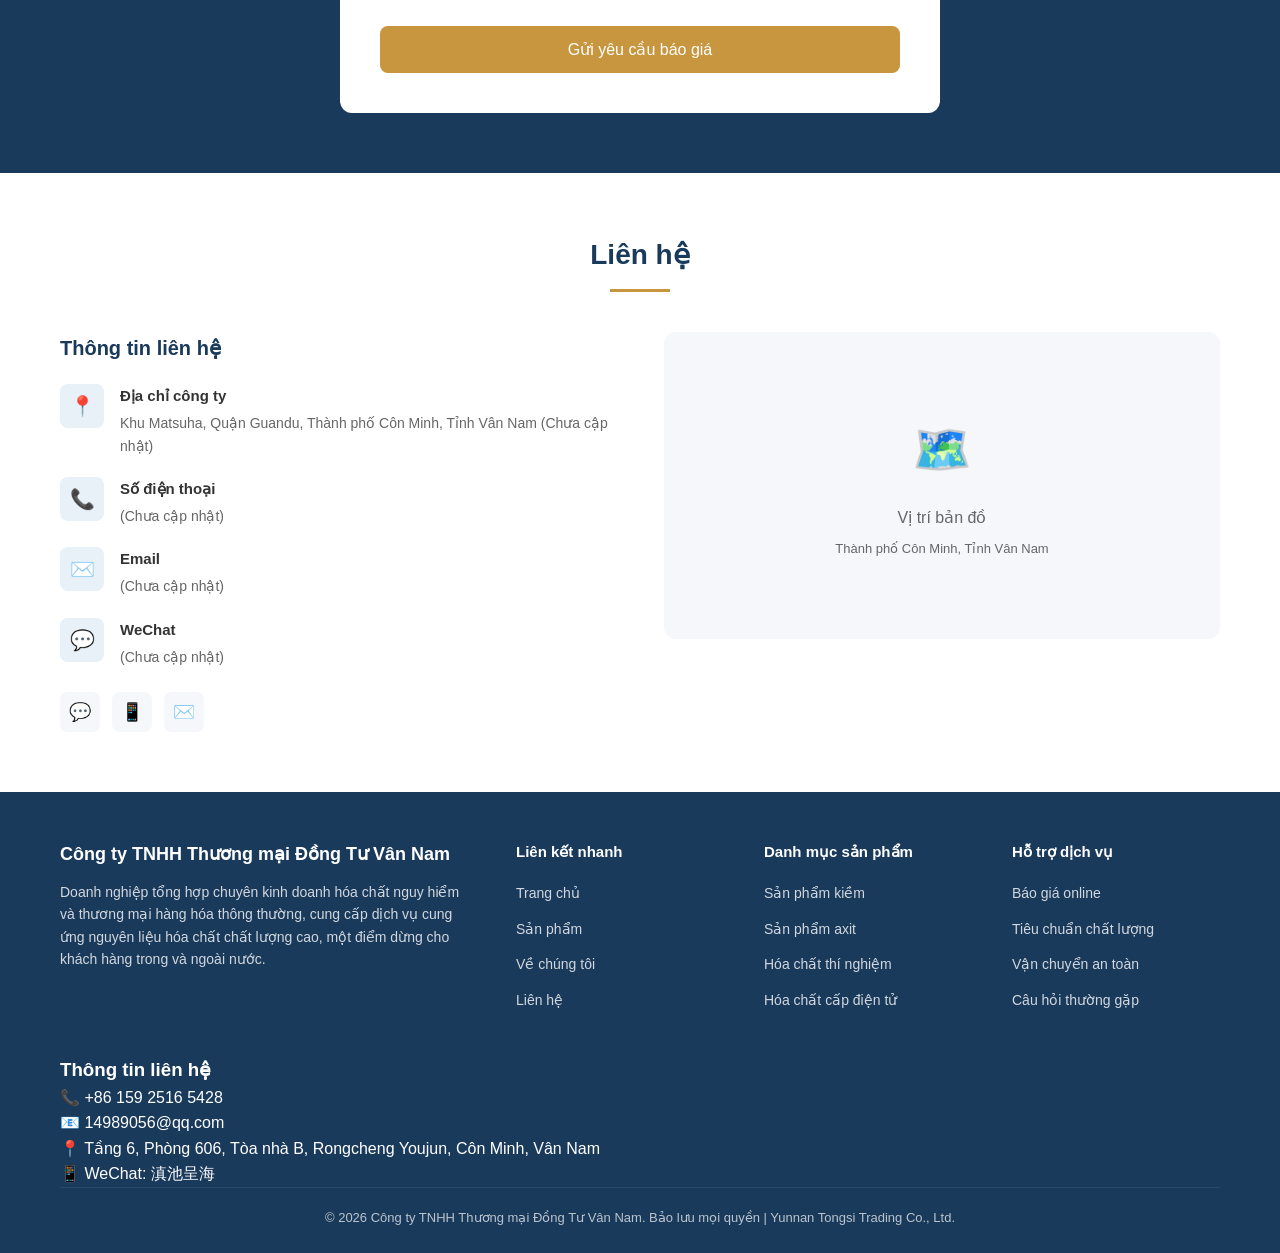
==== commit 2e4acfc5: "全网站底部添加真实联系方式（中/越/英三语）" ====
--- a/vi/index.html
+++ b/vi/index.html
@@ -306,6 +306,13 @@
         </ul>
       </div>
     </div>
+      <div class="footer-section">
+        <h3>Thông tin liên hệ</h3>
+        <p>📞 +86 159 2516 5428</p>
+        <p>📧 14989056@qq.com</p>
+        <p>📍 Tầng 6, Phòng 606, Tòa nhà B, Rongcheng Youjun, Côn Minh, Vân Nam</p>
+        <p>📱 WeChat: 滇池呈海</p>
+      </div>
     <div class="footer-bottom">
       <p>© 2026 Công ty TNHH Thương mại Đồng Tư Vân Nam. Bảo lưu mọi quyền | Yunnan Tongsi Trading Co., Ltd.</p>
     </div>
